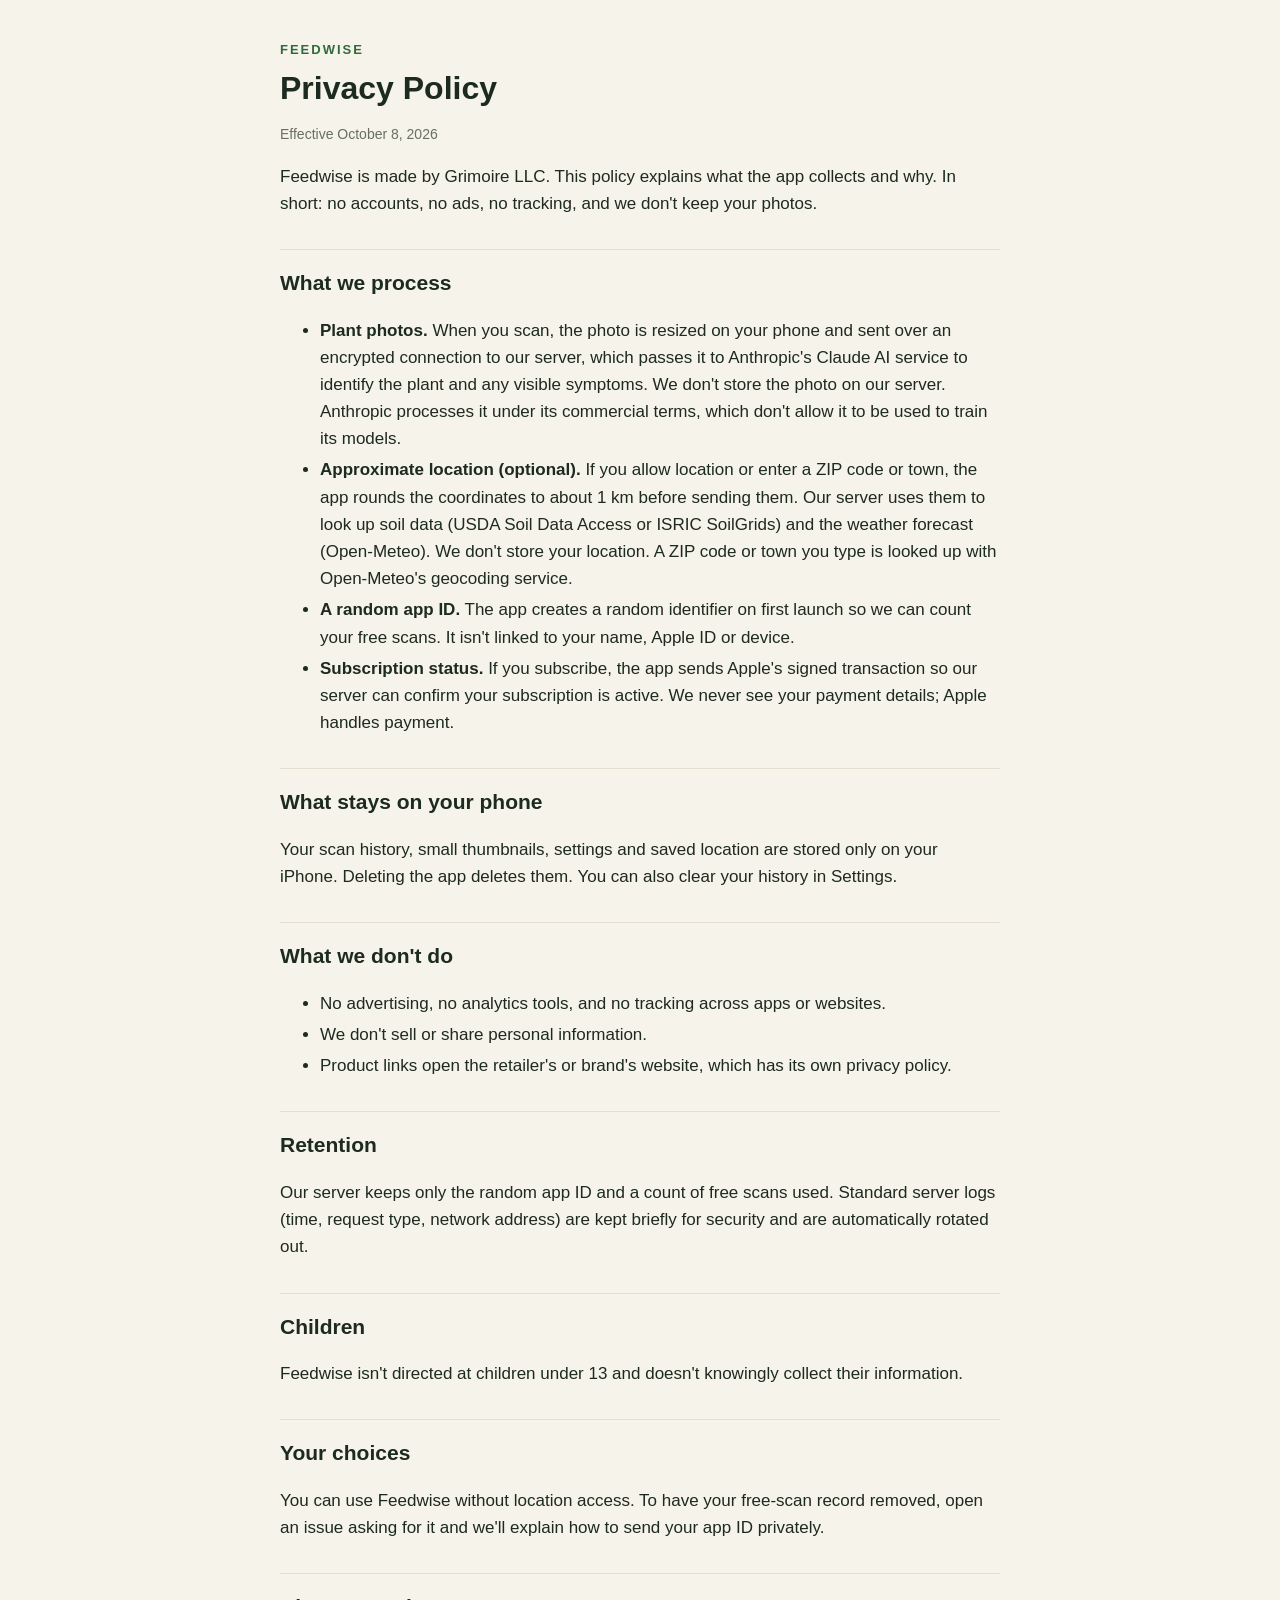
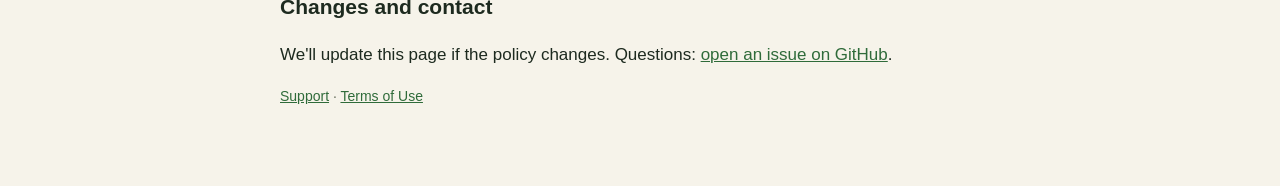
==== privacy.html @ f3589756 "Feedwise support, privacy and terms pages Co-Authored-By: Claude Opus 5.5 <noreply@anthropic.com>" ====
<!doctype html>
<html lang="en">
<head>
<meta charset="utf-8">
<meta name="viewport" content="width=device-width, initial-scale=1">
<title>Feedwise Privacy Policy</title>
<link rel="stylesheet" href="style.css">
</head>
<body>
<main>
<p class="eyebrow">FEEDWISE</p>
<h1>Privacy Policy</h1>
<p class="muted">Effective October 8, 2026</p>
<p>Feedwise is made by Grimoire LLC. This policy explains what the app collects and why. In short: no accounts, no ads, no tracking, and we don't keep your photos.</p>

<h2>What we process</h2>
<ul>
<li><b>Plant photos.</b> When you scan, the photo is resized on your phone and sent over an encrypted connection to our server, which passes it to Anthropic's Claude AI service to identify the plant and any visible symptoms. We don't store the photo on our server. Anthropic processes it under its commercial terms, which don't allow it to be used to train its models.</li>
<li><b>Approximate location (optional).</b> If you allow location or enter a ZIP code or town, the app rounds the coordinates to about 1 km before sending them. Our server uses them to look up soil data (USDA Soil Data Access or ISRIC SoilGrids) and the weather forecast (Open-Meteo). We don't store your location. A ZIP code or town you type is looked up with Open-Meteo's geocoding service.</li>
<li><b>A random app ID.</b> The app creates a random identifier on first launch so we can count your free scans. It isn't linked to your name, Apple ID or device.</li>
<li><b>Subscription status.</b> If you subscribe, the app sends Apple's signed transaction so our server can confirm your subscription is active. We never see your payment details; Apple handles payment.</li>
</ul>

<h2>What stays on your phone</h2>
<p>Your scan history, small thumbnails, settings and saved location are stored only on your iPhone. Deleting the app deletes them. You can also clear your history in Settings.</p>

<h2>What we don't do</h2>
<ul>
<li>No advertising, no analytics tools, and no tracking across apps or websites.</li>
<li>We don't sell or share personal information.</li>
<li>Product links open the retailer's or brand's website, which has its own privacy policy.</li>
</ul>

<h2>Retention</h2>
<p>Our server keeps only the random app ID and a count of free scans used. Standard server logs (time, request type, network address) are kept briefly for security and are automatically rotated out.</p>

<h2>Children</h2>
<p>Feedwise isn't directed at children under 13 and doesn't knowingly collect their information.</p>

<h2>Your choices</h2>
<p>You can use Feedwise without location access. To have your free-scan record removed, open an issue asking for it and we'll explain how to send your app ID privately.</p>

<h2>Changes and contact</h2>
<p>We'll update this page if the policy changes. Questions: <a href="https://github.com/CIVIDISO/feedwise-site/issues">open an issue on GitHub</a>.</p>
<p class="muted"><a href="index.html">Support</a> · <a href="terms.html">Terms of Use</a></p>
</main>
</body>
</html>
---- style.css ----
:root{--bg:#f6f3ea;--ink:#1d2a1f;--muted:#68705f;--green:#2f6b3a;--line:#e4dfd0}
@media (prefers-color-scheme:dark){:root{--bg:#141a15;--ink:#e9eee5;--muted:#a3ab9b;--green:#8fcf7a;--line:#2b3329}}
body{margin:0;background:var(--bg);color:var(--ink);font:17px/1.6 -apple-system,BlinkMacSystemFont,"Segoe UI",Roboto,sans-serif}
main{max-width:720px;margin:0 auto;padding:40px 16px 64px}
.eyebrow{font-weight:800;letter-spacing:2px;color:var(--green);font-size:13px;margin:0}
h1{font-size:32px;line-height:1.2;margin:8px 0 16px}
h2{font-size:21px;margin:32px 0 8px;padding-top:16px;border-top:1px solid var(--line)}
a{color:var(--green)}
.muted{color:var(--muted);font-size:14px}
li{margin:4px 0}
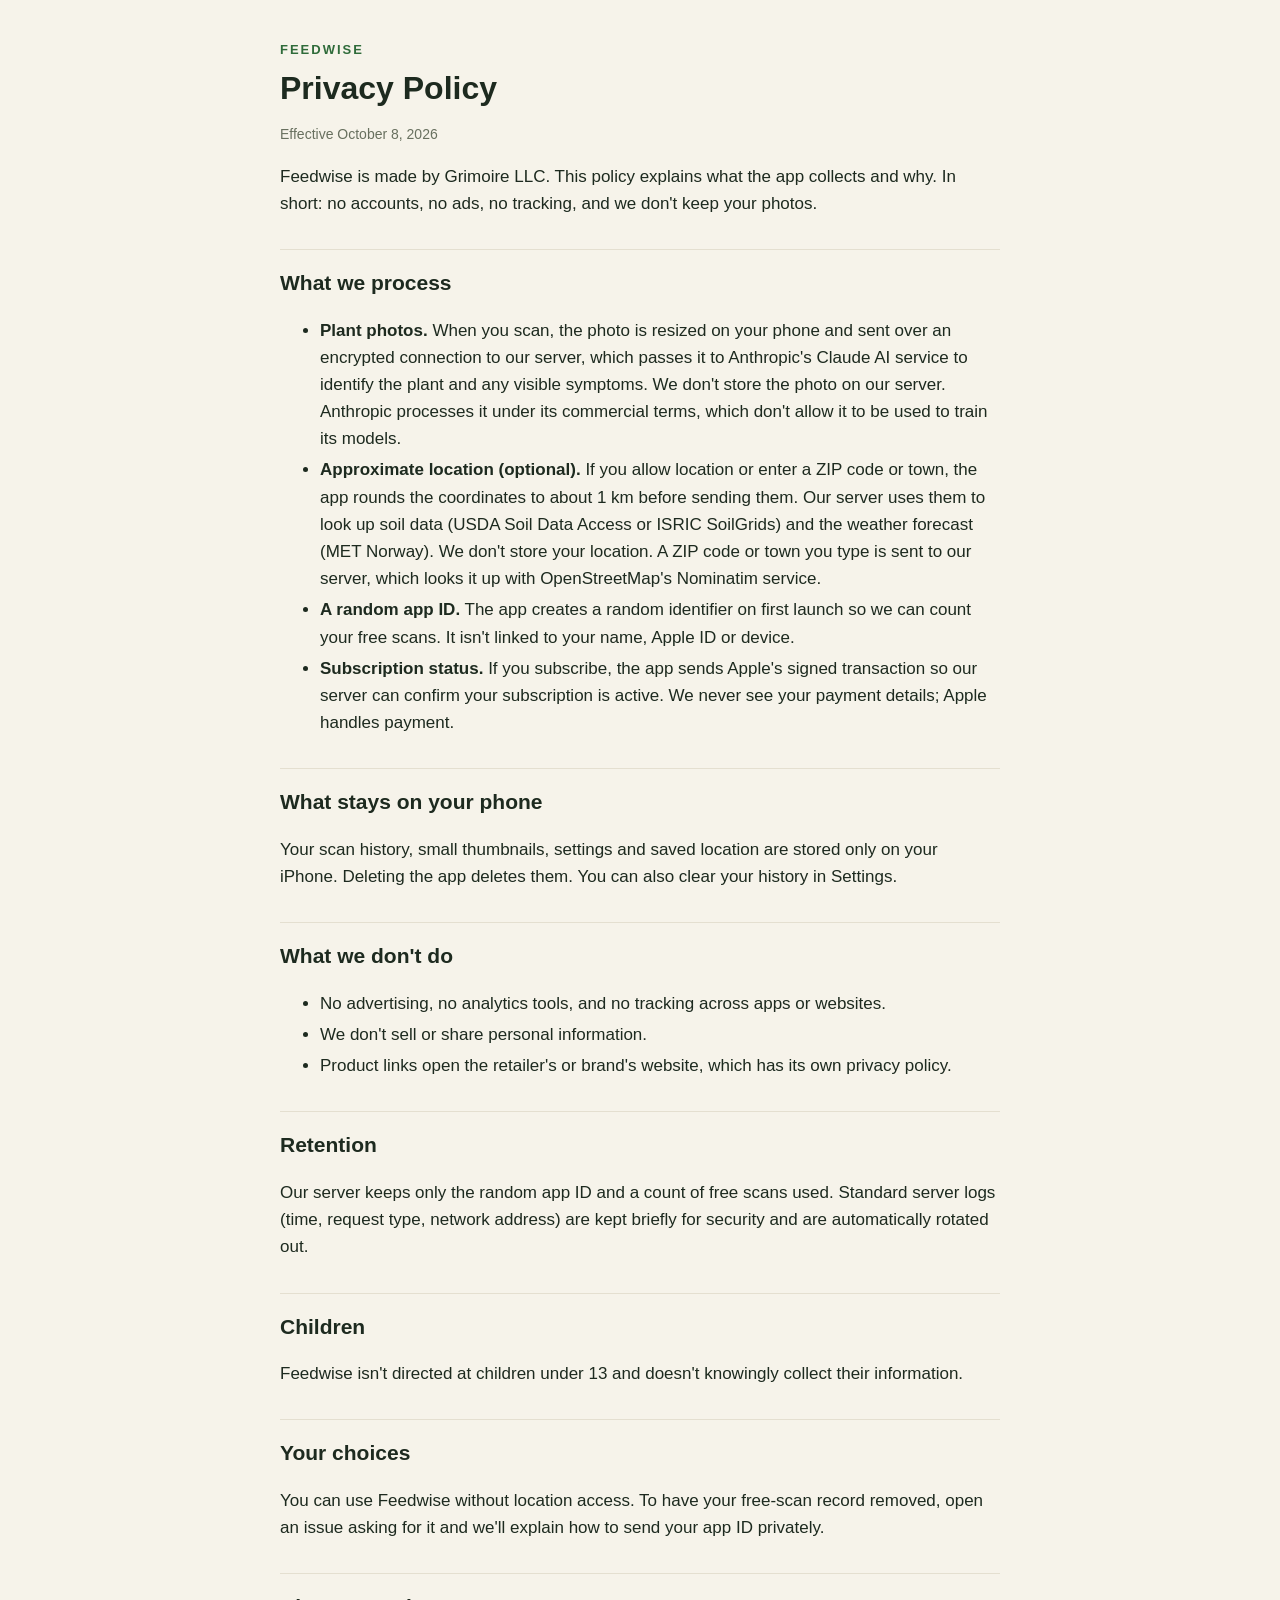
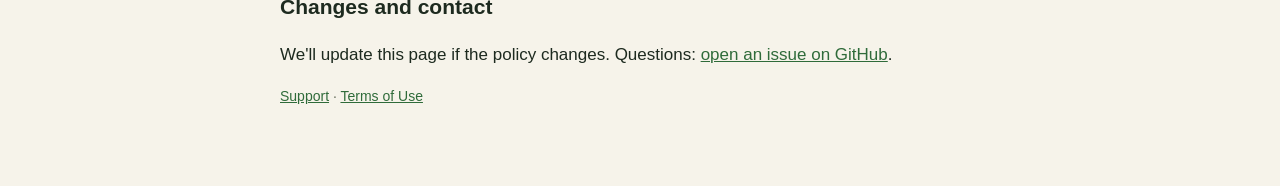
==== commit 269c45d3: "Privacy: MET Norway weather, OpenStreetMap place search" ====
--- a/privacy.html
+++ b/privacy.html
@@ -16,7 +16,7 @@
 <h2>What we process</h2>
 <ul>
 <li><b>Plant photos.</b> When you scan, the photo is resized on your phone and sent over an encrypted connection to our server, which passes it to Anthropic's Claude AI service to identify the plant and any visible symptoms. We don't store the photo on our server. Anthropic processes it under its commercial terms, which don't allow it to be used to train its models.</li>
-<li><b>Approximate location (optional).</b> If you allow location or enter a ZIP code or town, the app rounds the coordinates to about 1 km before sending them. Our server uses them to look up soil data (USDA Soil Data Access or ISRIC SoilGrids) and the weather forecast (Open-Meteo). We don't store your location. A ZIP code or town you type is looked up with Open-Meteo's geocoding service.</li>
+<li><b>Approximate location (optional).</b> If you allow location or enter a ZIP code or town, the app rounds the coordinates to about 1 km before sending them. Our server uses them to look up soil data (USDA Soil Data Access or ISRIC SoilGrids) and the weather forecast (MET Norway). We don't store your location. A ZIP code or town you type is sent to our server, which looks it up with OpenStreetMap's Nominatim service.</li>
 <li><b>A random app ID.</b> The app creates a random identifier on first launch so we can count your free scans. It isn't linked to your name, Apple ID or device.</li>
 <li><b>Subscription status.</b> If you subscribe, the app sends Apple's signed transaction so our server can confirm your subscription is active. We never see your payment details; Apple handles payment.</li>
 </ul>
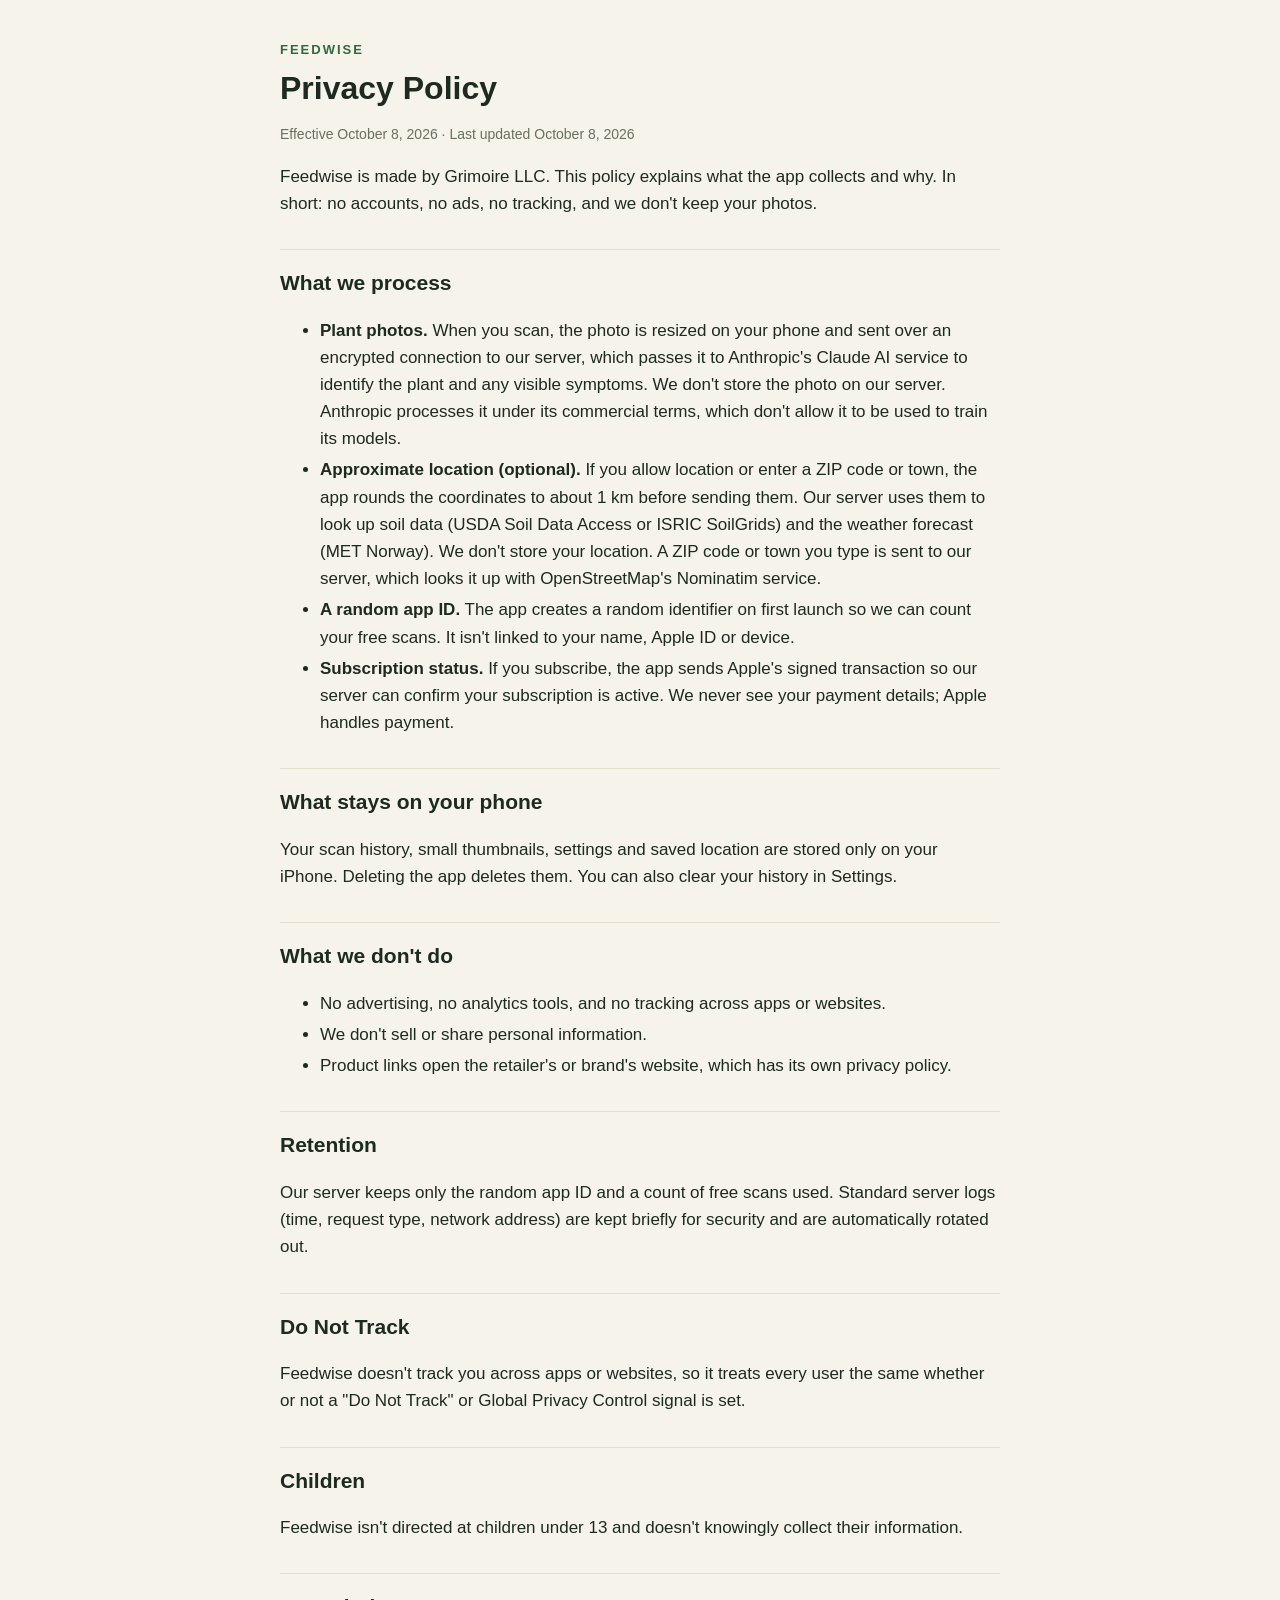
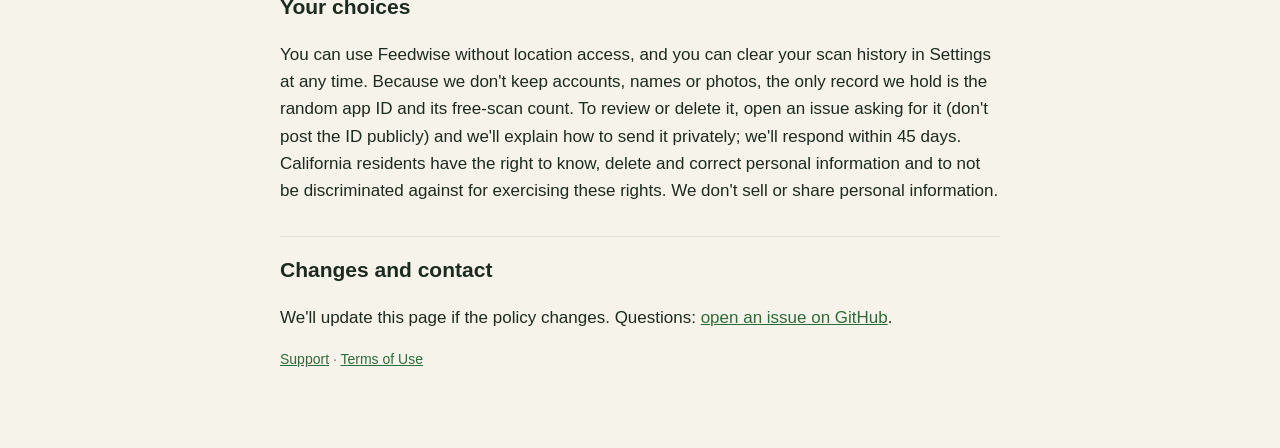
==== commit 7ac94fb2: "Privacy: Do Not Track, California rights, how to review or delete data" ====
--- a/privacy.html
+++ b/privacy.html
@@ -10,7 +10,7 @@
 <main>
 <p class="eyebrow">FEEDWISE</p>
 <h1>Privacy Policy</h1>
-<p class="muted">Effective October 8, 2026</p>
+<p class="muted">Effective October 8, 2026 · Last updated October 8, 2026</p>
 <p>Feedwise is made by Grimoire LLC. This policy explains what the app collects and why. In short: no accounts, no ads, no tracking, and we don't keep your photos.</p>
 
 <h2>What we process</h2>
@@ -34,11 +34,14 @@
 <h2>Retention</h2>
 <p>Our server keeps only the random app ID and a count of free scans used. Standard server logs (time, request type, network address) are kept briefly for security and are automatically rotated out.</p>
 
+<h2>Do Not Track</h2>
+<p>Feedwise doesn't track you across apps or websites, so it treats every user the same whether or not a "Do Not Track" or Global Privacy Control signal is set.</p>
+
 <h2>Children</h2>
 <p>Feedwise isn't directed at children under 13 and doesn't knowingly collect their information.</p>
 
 <h2>Your choices</h2>
-<p>You can use Feedwise without location access. To have your free-scan record removed, open an issue asking for it and we'll explain how to send your app ID privately.</p>
+<p>You can use Feedwise without location access, and you can clear your scan history in Settings at any time. Because we don't keep accounts, names or photos, the only record we hold is the random app ID and its free-scan count. To review or delete it, open an issue asking for it (don't post the ID publicly) and we'll explain how to send it privately; we'll respond within 45 days. California residents have the right to know, delete and correct personal information and to not be discriminated against for exercising these rights. We don't sell or share personal information.</p>
 
 <h2>Changes and contact</h2>
 <p>We'll update this page if the policy changes. Questions: <a href="https://github.com/CIVIDISO/feedwise-site/issues">open an issue on GitHub</a>.</p>
